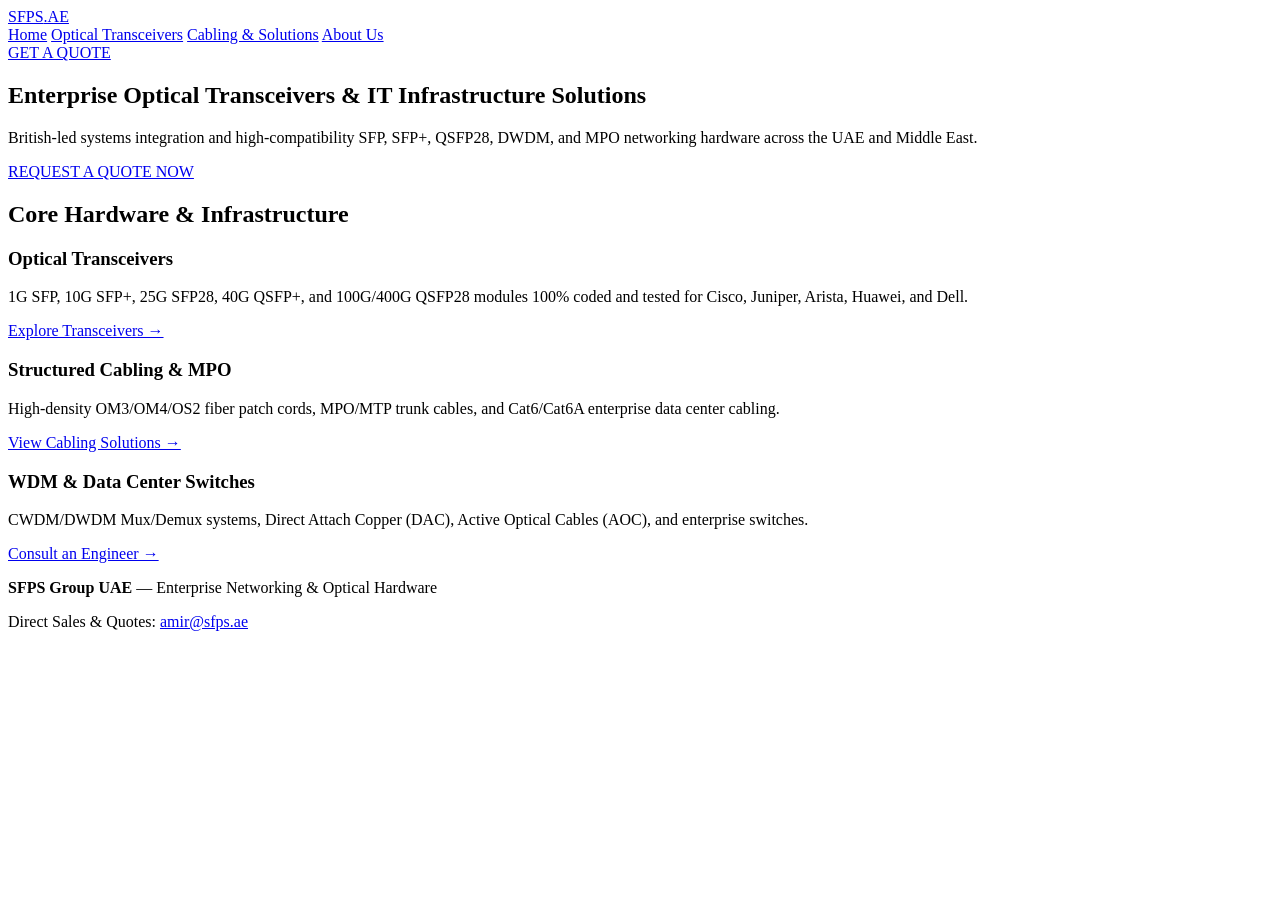
==== index.html @ ca58ff0b "Add files via upload" ====
<!DOCTYPE html>
<html lang="en">
<head>
  <meta charset="UTF-8" />
  <meta name="viewport" content="width=device-width, initial-scale=1.0" />
  <title>SFPS Group | Enterprise Optical Transceivers & Networking Hardware UAE</title>
  <link rel="stylesheet" href="style.css" />
</head>
<body>
  <header>
    <a href="index.html" class="logo">SFPS<span>.AE</span></a>
    <nav>
      <a href="index.html" class="active">Home</a>
      <a href="products.html">Optical Transceivers</a>
      <a href="solutions.html">Cabling & Solutions</a>
      <a href="about.html">About Us</a>
    </nav>
    <a href="mailto:amir@sfps.ae?subject=Quote%20Request%20-%20SFPS.AE&body=Hello%20Amir%2C%0A%0APlease%20share%20pricing%20and%20availability%20for%3A%0A" class="btn-cta">GET A QUOTE</a>
  </header>

  <section class="hero">
    <h1>Enterprise Optical Transceivers & IT Infrastructure Solutions</h1>
    <p>British-led systems integration and high-compatibility SFP, SFP+, QSFP28, DWDM, and MPO networking hardware across the UAE and Middle East.</p>
    <a href="mailto:amir@sfps.ae?subject=Urgent%20Hardware%20Inquiry%20-%20SFPS.AE&body=Hi%20Amir%2C%0A%0AWe%20are%20looking%20for%20a%20quote%20on%20the%20following%20part%20numbers%3A%0A" class="btn-cta">REQUEST A QUOTE NOW</a>
  </section>

  <section class="section">
    <h2 class="section-title">Core Hardware & Infrastructure</h2>
    <div class="grid">
      <div class="card">
        <h3>Optical Transceivers</h3>
        <p>1G SFP, 10G SFP+, 25G SFP28, 40G QSFP+, and 100G/400G QSFP28 modules 100% coded and tested for Cisco, Juniper, Arista, Huawei, and Dell.</p>
        <a href="products.html" class="card-link">Explore Transceivers →</a>
      </div>
      <div class="card">
        <h3>Structured Cabling & MPO</h3>
        <p>High-density OM3/OM4/OS2 fiber patch cords, MPO/MTP trunk cables, and Cat6/Cat6A enterprise data center cabling.</p>
        <a href="solutions.html" class="card-link">View Cabling Solutions →</a>
      </div>
      <div class="card">
        <h3>WDM & Data Center Switches</h3>
        <p>CWDM/DWDM Mux/Demux systems, Direct Attach Copper (DAC), Active Optical Cables (AOC), and enterprise switches.</p>
        <a href="mailto:amir@sfps.ae?subject=Technical%20Consultation%20-%20SFPS.AE" class="card-link">Consult an Engineer →</a>
      </div>
    </div>
  </section>

  <footer>
    <p><strong>SFPS Group UAE</strong> — Enterprise Networking & Optical Hardware</p>
    <p style="margin-top: 0.5rem;">Direct Sales & Quotes: <a href="mailto:amir@sfps.ae">amir@sfps.ae</a></p>
  </footer>
</body>
</html>
---- style.css ----
/* Data Tables & Specification Badges */
.table-wrapper {
  overflow-x: auto;
  border: 1px solid var(--border-light);
  border-radius: 8px;
  margin-bottom: 2.5rem;
  background: var(--bg-white);
}

table {
  width: 100%;
  border-collapse: collapse;
  text-align: left;
  font-size: 0.95rem;
}

th {
  background-color: var(--navy-primary);
  color: #FFFFFF;
  padding: 1rem;
  font-weight: 600;
  white-space: nowrap;
}

td {
  padding: 0.95rem 1rem;
  border-bottom: 1px solid var(--border-light);
  color: var(--text-dark);
}

tr:last-child td {
  border-bottom: none;
}

tr:hover td {
  background-color: var(--bg-light);
}

.badge {
  display: inline-block;
  background-color: #EEF4FF;
  color: var(--electric-blue);
  font-weight: 700;
  font-size: 0.8rem;
  padding: 0.25rem 0.6rem;
  border-radius: 4px;
}

.btn-sm {
  padding: 0.45rem 0.9rem;
  font-size: 0.85rem;
}
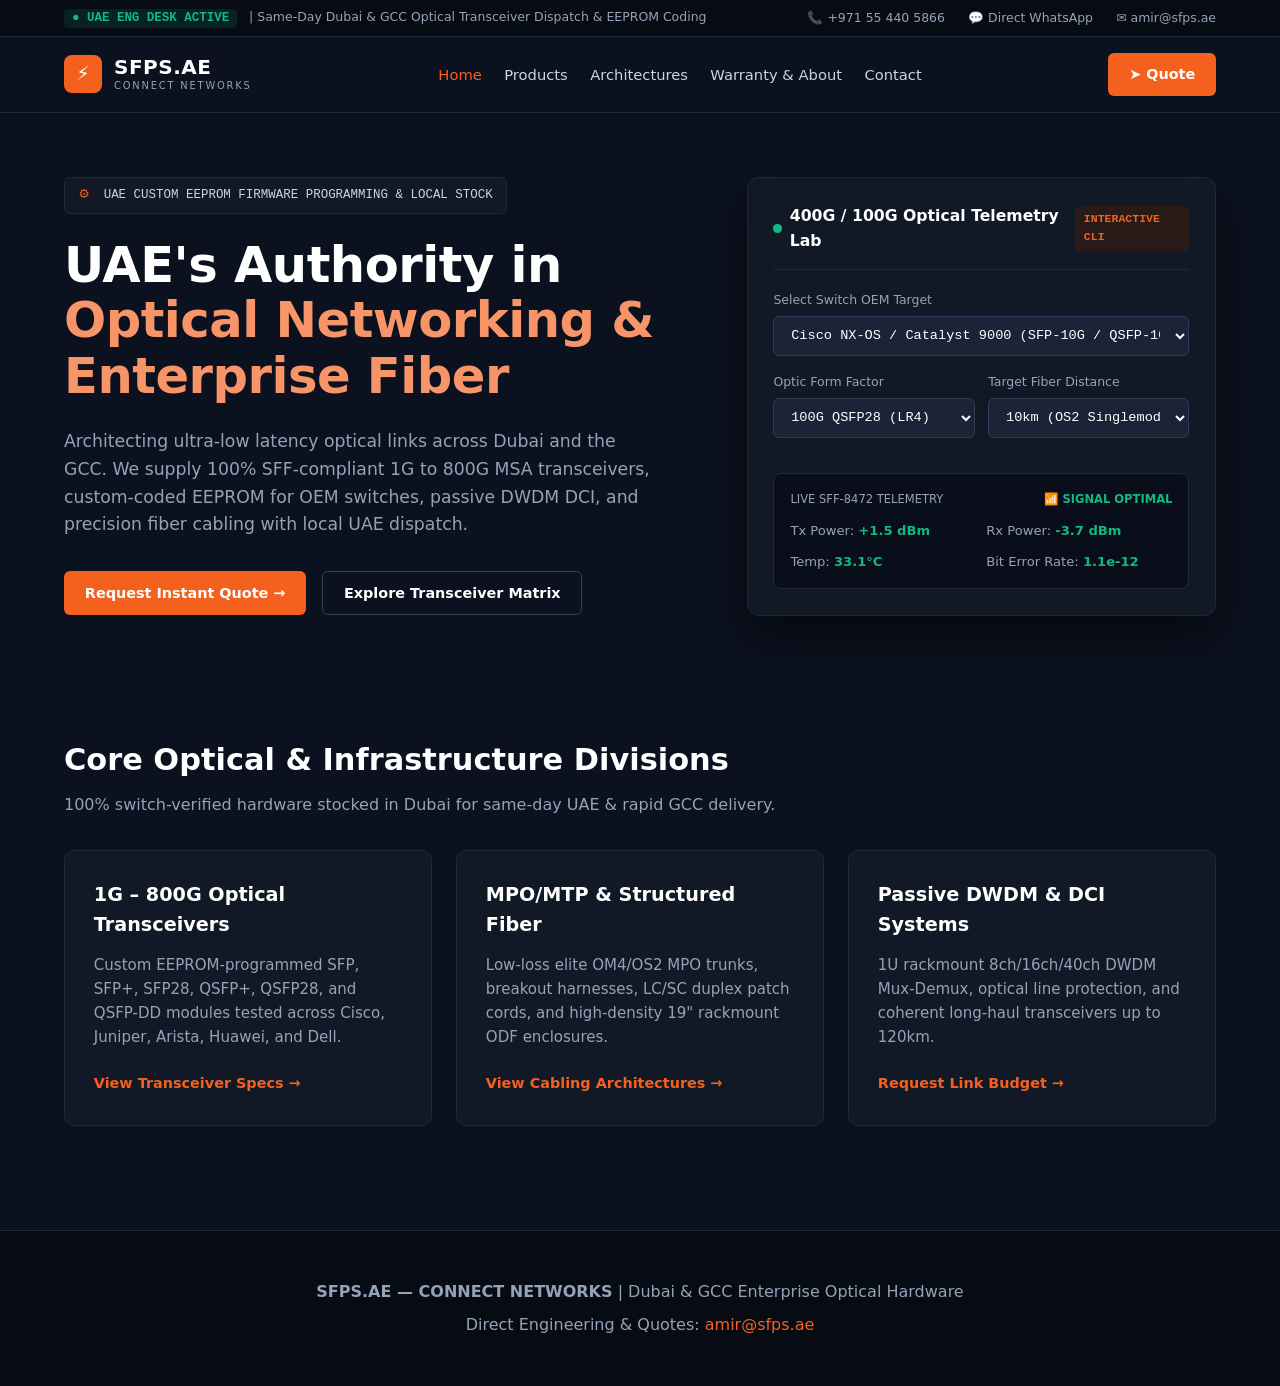
==== commit 456085d1: "Revamp index.html for improved layout and content Updated the index.html file to enhance content and" ====
--- a/index.html
+++ b/index.html
@@ -3,51 +3,144 @@
 <head>
   <meta charset="UTF-8" />
   <meta name="viewport" content="width=device-width, initial-scale=1.0" />
-  <title>SFPS Group | Enterprise Optical Transceivers & Networking Hardware UAE</title>
+  <title>SFPS.AE | UAE's Authority in Optical Networking & Enterprise Fiber</title>
   <link rel="stylesheet" href="style.css" />
 </head>
 <body>
+  <div class="top-bar">
+    <div>
+      <span class="status-pill">● UAE ENG DESK ACTIVE</span>
+      <span>| Same-Day Dubai &amp; GCC Optical Transceiver Dispatch &amp; EEPROM Coding</span>
+    </div>
+    <div class="top-links">
+      <a href="tel:+971554405866">📞 +971 55 440 5866</a>
+      <a href="https://wa.me/971554405866" target="_blank">💬 Direct WhatsApp</a>
+      <a href="mailto:amir@sfps.ae?subject=Inquiry%20-%20SFPS.AE">✉️ amir@sfps.ae</a>
+    </div>
+  </div>
+
   <header>
-    <a href="index.html" class="logo">SFPS<span>.AE</span></a>
+    <a href="index.html" class="brand">
+      <div class="brand-icon">⚡</div>
+      <div class="brand-text">
+        <strong>SFPS.AE</strong>
+        <span>CONNECT NETWORKS</span>
+      </div>
+    </a>
     <nav>
       <a href="index.html" class="active">Home</a>
-      <a href="products.html">Optical Transceivers</a>
-      <a href="solutions.html">Cabling & Solutions</a>
-      <a href="about.html">About Us</a>
+      <a href="products.html">Products</a>
+      <a href="solutions.html">Architectures</a>
+      <a href="about.html">Warranty &amp; About</a>
+      <a href="mailto:amir@sfps.ae?subject=Contact%20SFPS%20Engineering">Contact</a>
     </nav>
-    <a href="mailto:amir@sfps.ae?subject=Quote%20Request%20-%20SFPS.AE&body=Hello%20Amir%2C%0A%0APlease%20share%20pricing%20and%20availability%20for%3A%0A" class="btn-cta">GET A QUOTE</a>
+    <a href="mailto:amir@sfps.ae?subject=Quote%20Request%20-%20SFPS.AE&body=Hello%20Amir%2C%0A%0APlease%20share%20pricing%20and%20stock%20availability%20for%3A%0A" class="btn-quote">➤ Quote</a>
   </header>
 
-  <section class="hero">
-    <h1>Enterprise Optical Transceivers & IT Infrastructure Solutions</h1>
-    <p>British-led systems integration and high-compatibility SFP, SFP+, QSFP28, DWDM, and MPO networking hardware across the UAE and Middle East.</p>
-    <a href="mailto:amir@sfps.ae?subject=Urgent%20Hardware%20Inquiry%20-%20SFPS.AE&body=Hi%20Amir%2C%0A%0AWe%20are%20looking%20for%20a%20quote%20on%20the%20following%20part%20numbers%3A%0A" class="btn-cta">REQUEST A QUOTE NOW</a>
+  <section class="hero-split">
+    <div>
+      <div class="eyebrow-badge"><span>⚙</span> UAE CUSTOM EEPROM FIRMWARE PROGRAMMING &amp; LOCAL STOCK</div>
+      <h1>UAE's Authority in <span class="highlight">Optical Networking &amp; Enterprise Fiber</span></h1>
+      <p>Architecting ultra-low latency optical links across Dubai and the GCC. We supply 100% SFF-compliant 1G to 800G MSA transceivers, custom-coded EEPROM for OEM switches, passive DWDM DCI, and precision fiber cabling with local UAE dispatch.</p>
+      <div class="hero-actions">
+        <a href="mailto:amir@sfps.ae?subject=Urgent%20Quote%20Request%20-%20SFPS.AE&body=Hi%20Amir%2C%0A%0APlease%20quote%20the%20following%20part%20numbers%3A%0A" class="btn-quote">Request Instant Quote →</a>
+        <a href="products.html" class="btn-outline">Explore Transceiver Matrix</a>
+      </div>
+    </div>
+
+    <div class="telemetry-card">
+      <div class="telemetry-header">
+        <div class="telemetry-title"><span class="dot-green"></span> 400G / 100G Optical Telemetry Lab</div>
+        <span class="cli-tag">INTERACTIVE CLI</span>
+      </div>
+
+      <div class="form-group">
+        <label>Select Switch OEM Target</label>
+        <select id="oemSelect" onchange="updateTelemetry()">
+          <option value="cisco">Cisco NX-OS / Catalyst 9000 (SFP-10G / QSFP-100G)</option>
+          <option value="juniper">Juniper QFX / MX Series (JNP-QSFP-100G)</option>
+          <option value="arista">Arista EOS 7050X / 7280R (QSFP-100G-LR4)</option>
+          <option value="huawei">Huawei CloudEngine CE6800 / CE8800</option>
+        </select>
+      </div>
+
+      <div class="form-row">
+        <div class="form-group">
+          <label>Optic Form Factor</label>
+          <select id="opticSelect" onchange="updateTelemetry()">
+            <option value="100g">100G QSFP28 (LR4)</option>
+            <option value="400g">400G QSFP-DD (DR4)</option>
+            <option value="25g">25G SFP28 (SR)</option>
+            <option value="10g">10G SFP+ (LR)</option>
+          </select>
+        </div>
+        <div class="form-group">
+          <label>Target Fiber Distance</label>
+          <select id="distSelect" onchange="updateTelemetry()">
+            <option value="10km">10km (OS2 Singlemode)</option>
+            <option value="40km">40km (OS2 Extended)</option>
+            <option value="100m">100m (OM4 Multimode)</option>
+          </select>
+        </div>
+      </div>
+
+      <div class="telemetry-readout">
+        <div class="readout-top">
+          <span>LIVE SFF-8472 TELEMETRY</span>
+          <span class="signal-optimal">📶 SIGNAL OPTIMAL</span>
+        </div>
+        <div class="readout-grid">
+          <div><span>Tx Power:</span> <strong id="txVal">+1.5 dBm</strong></div>
+          <div><span>Rx Power:</span> <strong id="rxVal">-3.7 dBm</strong></div>
+          <div><span>Temp:</span> <strong id="tempVal">33.1°C</strong></div>
+          <div><span>Bit Error Rate:</span> <strong id="berVal">1.1e-12</strong></div>
+        </div>
+      </div>
+    </div>
   </section>
 
   <section class="section">
-    <h2 class="section-title">Core Hardware & Infrastructure</h2>
-    <div class="grid">
+    <h2 class="section-title">Core Optical &amp; Infrastructure Divisions</h2>
+    <p class="section-sub">100% switch-verified hardware stocked in Dubai for same-day UAE &amp; rapid GCC delivery.</p>
+    <div class="grid-3">
       <div class="card">
-        <h3>Optical Transceivers</h3>
-        <p>1G SFP, 10G SFP+, 25G SFP28, 40G QSFP+, and 100G/400G QSFP28 modules 100% coded and tested for Cisco, Juniper, Arista, Huawei, and Dell.</p>
-        <a href="products.html" class="card-link">Explore Transceivers →</a>
+        <h3>1G – 800G Optical Transceivers</h3>
+        <p>Custom EEPROM-programmed SFP, SFP+, SFP28, QSFP+, QSFP28, and QSFP-DD modules tested across Cisco, Juniper, Arista, Huawei, and Dell.</p>
+        <a href="products.html" class="card-link">View Transceiver Specs →</a>
       </div>
       <div class="card">
-        <h3>Structured Cabling & MPO</h3>
-        <p>High-density OM3/OM4/OS2 fiber patch cords, MPO/MTP trunk cables, and Cat6/Cat6A enterprise data center cabling.</p>
-        <a href="solutions.html" class="card-link">View Cabling Solutions →</a>
+        <h3>MPO/MTP &amp; Structured Fiber</h3>
+        <p>Low-loss elite OM4/OS2 MPO trunks, breakout harnesses, LC/SC duplex patch cords, and high-density 19" rackmount ODF enclosures.</p>
+        <a href="solutions.html" class="card-link">View Cabling Architectures →</a>
       </div>
       <div class="card">
-        <h3>WDM & Data Center Switches</h3>
-        <p>CWDM/DWDM Mux/Demux systems, Direct Attach Copper (DAC), Active Optical Cables (AOC), and enterprise switches.</p>
-        <a href="mailto:amir@sfps.ae?subject=Technical%20Consultation%20-%20SFPS.AE" class="card-link">Consult an Engineer →</a>
+        <h3>Passive DWDM &amp; DCI Systems</h3>
+        <p>1U rackmount 8ch/16ch/40ch DWDM Mux-Demux, optical line protection, and coherent long-haul transceivers up to 120km.</p>
+        <a href="mailto:amir@sfps.ae?subject=DWDM%20Link%20Engineering%20Inquiry" class="card-link">Request Link Budget →</a>
       </div>
     </div>
   </section>
 
   <footer>
-    <p><strong>SFPS Group UAE</strong> — Enterprise Networking & Optical Hardware</p>
-    <p style="margin-top: 0.5rem;">Direct Sales & Quotes: <a href="mailto:amir@sfps.ae">amir@sfps.ae</a></p>
+    <p><strong>SFPS.AE — CONNECT NETWORKS</strong> | Dubai &amp; GCC Enterprise Optical Hardware</p>
+    <p style="margin-top: 0.5rem;">Direct Engineering &amp; Quotes: <a href="mailto:amir@sfps.ae">amir@sfps.ae</a></p>
   </footer>
+
+  <script>
+    function updateTelemetry() {
+      const optic = document.getElementById('opticSelect').value;
+      const dist = document.getElementById('distSelect').value;
+      const data = {
+        '100g': { tx: '+1.5 dBm', rx: dist === '40km' ? '-6.2 dBm' : '-3.7 dBm', temp: '33.1°C', ber: '1.1e-12' },
+        '400g': { tx: '+2.1 dBm', rx: '-2.9 dBm', temp: '36.4°C', ber: '2.4e-13' },
+        '25g':  { tx: '-0.8 dBm', rx: '-2.1 dBm', temp: '29.8°C', ber: '1.0e-12' },
+        '10g':  { tx: '-1.2 dBm', rx: '-3.4 dBm', temp: '28.5°C', ber: '1.0e-12' }
+      };
+      document.getElementById('txVal').textContent = data[optic].tx;
+      document.getElementById('rxVal').textContent = data[optic].rx;
+      document.getElementById('tempVal').textContent = data[optic].temp;
+      document.getElementById('berVal').textContent = data[optic].ber;
+    }
+  </script>
 </body>
-</html>+</html>
--- a/style.css
+++ b/style.css
@@ -1,52 +1,440 @@
-/* Data Tables & Specification Badges */
+:root {
+  --bg-dark: #0B111E;
+  --bg-card: #111927;
+  --bg-input: #1A2436;
+  --border-dark: #1E293B;
+  --accent-orange: #F4611E;
+  --accent-orange-hover: #D94E0F;
+  --accent-peach: #F79468;
+  --text-white: #FFFFFF;
+  --text-gray: #94A3B8;
+  --status-green: #10B981;
+}
+
+* {
+  box-sizing: border-box;
+  margin: 0;
+  padding: 0;
+  font-family: 'Segoe UI', system-ui, -apple-system, sans-serif;
+}
+
+body {
+  background-color: var(--bg-dark);
+  color: var(--text-white);
+  line-height: 1.6;
+}
+
+/* Top Status Bar */
+.top-bar {
+  background-color: #070B14;
+  border-bottom: 1px solid var(--border-dark);
+  padding: 0.45rem 5%;
+  display: flex;
+  justify-content: space-between;
+  align-items: center;
+  font-size: 0.78rem;
+  color: var(--text-gray);
+  flex-wrap: wrap;
+  gap: 0.5rem;
+}
+
+.status-pill {
+  background: rgba(16, 185, 129, 0.12);
+  color: var(--status-green);
+  padding: 0.15rem 0.5rem;
+  border-radius: 4px;
+  font-weight: 700;
+  font-family: monospace;
+  margin-right: 0.5rem;
+}
+
+.top-links a {
+  color: var(--text-gray);
+  text-decoration: none;
+  margin-left: 1.2rem;
+  transition: color 0.2s;
+}
+
+.top-links a:hover {
+  color: var(--text-white);
+}
+
+/* Main Header */
+header {
+  background-color: var(--bg-dark);
+  border-bottom: 1px solid var(--border-dark);
+  padding: 1rem 5%;
+  display: flex;
+  justify-content: space-between;
+  align-items: center;
+  position: sticky;
+  top: 0;
+  z-index: 100;
+}
+
+.brand {
+  display: flex;
+  align-items: center;
+  gap: 0.75rem;
+  text-decoration: none;
+}
+
+.brand-icon {
+  background-color: var(--accent-orange);
+  color: #FFFFFF;
+  width: 38px;
+  height: 38px;
+  border-radius: 8px;
+  display: flex;
+  align-items: center;
+  justify-content: center;
+  font-weight: 900;
+  font-size: 1.2rem;
+}
+
+.brand-text strong {
+  display: block;
+  color: var(--text-white);
+  font-size: 1.25rem;
+  letter-spacing: 0.5px;
+  line-height: 1.1;
+}
+
+.brand-text span {
+  display: block;
+  color: var(--text-gray);
+  font-size: 0.62rem;
+  letter-spacing: 1.8px;
+  text-transform: uppercase;
+}
+
+nav {
+  display: flex;
+  gap: 1.4rem;
+  flex-wrap: wrap;
+}
+
+nav a {
+  color: #CBD5E1;
+  text-decoration: none;
+  font-size: 0.92rem;
+  font-weight: 500;
+  transition: color 0.2s;
+}
+
+nav a:hover, nav a.active {
+  color: var(--accent-orange);
+}
+
+.btn-quote {
+  background-color: var(--accent-orange);
+  color: #FFFFFF;
+  padding: 0.6rem 1.3rem;
+  border-radius: 6px;
+  text-decoration: none;
+  font-weight: 700;
+  font-size: 0.9rem;
+  display: inline-flex;
+  align-items: center;
+  gap: 0.4rem;
+  transition: background-color 0.2s;
+}
+
+.btn-quote:hover {
+  background-color: var(--accent-orange-hover);
+}
+
+/* Hero Split Layout */
+.hero-split {
+  max-width: 1320px;
+  margin: 0 auto;
+  padding: 4rem 5%;
+  display: grid;
+  grid-template-columns: 1.15fr 0.85fr;
+  gap: 3rem;
+  align-items: center;
+}
+
+@media (max-width: 960px) {
+  .hero-split {
+    grid-template-columns: 1fr;
+  }
+}
+
+.eyebrow-badge {
+  display: inline-block;
+  background-color: var(--bg-card);
+  border: 1px solid var(--border-dark);
+  color: #CBD5E1;
+  font-family: monospace;
+  font-size: 0.78rem;
+  padding: 0.4rem 0.85rem;
+  border-radius: 6px;
+  margin-bottom: 1.5rem;
+}
+
+.eyebrow-badge span {
+  color: var(--accent-orange);
+  margin-right: 0.4rem;
+}
+
+.hero-split h1 {
+  font-size: 3.1rem;
+  line-height: 1.12;
+  font-weight: 800;
+  margin-bottom: 1.5rem;
+  letter-spacing: -0.5px;
+}
+
+.hero-split h1 .highlight {
+  color: var(--accent-peach);
+}
+
+.hero-split p {
+  color: var(--text-gray);
+  font-size: 1.08rem;
+  margin-bottom: 2rem;
+  max-width: 600px;
+}
+
+.hero-actions {
+  display: flex;
+  gap: 1rem;
+  flex-wrap: wrap;
+}
+
+.btn-outline {
+  border: 1px solid #334155;
+  color: var(--text-white);
+  padding: 0.6rem 1.3rem;
+  border-radius: 6px;
+  text-decoration: none;
+  font-weight: 600;
+  font-size: 0.9rem;
+  transition: border-color 0.2s;
+}
+
+.btn-outline:hover {
+  border-color: var(--accent-orange);
+}
+
+/* Optical Telemetry Lab Widget */
+.telemetry-card {
+  background-color: var(--bg-card);
+  border: 1px solid var(--border-dark);
+  border-radius: 12px;
+  padding: 1.6rem;
+  box-shadow: 0 20px 40px rgba(0, 0, 0, 0.45);
+}
+
+.telemetry-header {
+  display: flex;
+  justify-content: space-between;
+  align-items: center;
+  padding-bottom: 1rem;
+  border-bottom: 1px solid var(--border-dark);
+  margin-bottom: 1.2rem;
+}
+
+.telemetry-title {
+  font-weight: 700;
+  font-size: 0.98rem;
+  display: flex;
+  align-items: center;
+  gap: 0.5rem;
+}
+
+.dot-green {
+  width: 9px;
+  height: 9px;
+  background-color: var(--status-green);
+  border-radius: 50%;
+  display: inline-block;
+}
+
+.cli-tag {
+  background-color: #271A17;
+  color: var(--accent-orange);
+  font-family: monospace;
+  font-size: 0.72rem;
+  padding: 0.25rem 0.55rem;
+  border-radius: 4px;
+  font-weight: 700;
+}
+
+.form-group {
+  margin-bottom: 1rem;
+}
+
+.form-group label {
+  display: block;
+  color: var(--text-gray);
+  font-size: 0.78rem;
+  margin-bottom: 0.4rem;
+}
+
+.form-group select {
+  width: 100%;
+  background-color: var(--bg-input);
+  border: 1px solid #2D3B55;
+  color: var(--text-white);
+  padding: 0.65rem 0.8rem;
+  border-radius: 6px;
+  font-family: monospace;
+  font-size: 0.85rem;
+}
+
+.form-row {
+  display: grid;
+  grid-template-columns: 1fr 1fr;
+  gap: 0.85rem;
+}
+
+.telemetry-readout {
+  background-color: #090E1A;
+  border: 1px solid var(--border-dark);
+  border-radius: 8px;
+  padding: 1rem;
+  margin-top: 1.2rem;
+  font-family: monospace;
+}
+
+.readout-top {
+  display: flex;
+  justify-content: space-between;
+  font-size: 0.72rem;
+  color: var(--text-gray);
+  margin-bottom: 0.75rem;
+}
+
+.signal-optimal {
+  color: var(--status-green);
+  font-weight: 700;
+}
+
+.readout-grid {
+  display: grid;
+  grid-template-columns: 1fr 1fr;
+  gap: 0.6rem;
+  font-size: 0.82rem;
+}
+
+.readout-grid span {
+  color: var(--text-gray);
+}
+
+.readout-grid strong {
+  color: var(--status-green);
+}
+
+/* Sections, Cards & Tables */
+.section {
+  max-width: 1320px;
+  margin: 0 auto;
+  padding: 3.5rem 5%;
+}
+
+.section-title {
+  font-size: 1.9rem;
+  margin-bottom: 0.5rem;
+  color: var(--text-white);
+}
+
+.section-sub {
+  color: var(--text-gray);
+  margin-bottom: 2rem;
+}
+
+.grid-3 {
+  display: grid;
+  grid-template-columns: repeat(auto-fit, minmax(290px, 1fr));
+  gap: 1.5rem;
+}
+
+.card {
+  background-color: var(--bg-card);
+  border: 1px solid var(--border-dark);
+  border-radius: 10px;
+  padding: 1.8rem;
+  transition: border-color 0.2s;
+}
+
+.card:hover {
+  border-color: var(--accent-orange);
+}
+
+.card h3 {
+  color: var(--text-white);
+  margin-bottom: 0.75rem;
+  font-size: 1.2rem;
+}
+
+.card p {
+  color: var(--text-gray);
+  font-size: 0.94rem;
+  margin-bottom: 1.3rem;
+}
+
+.card-link {
+  color: var(--accent-orange);
+  text-decoration: none;
+  font-weight: 600;
+  font-size: 0.9rem;
+}
+
 .table-wrapper {
   overflow-x: auto;
-  border: 1px solid var(--border-light);
-  border-radius: 8px;
+  background-color: var(--bg-card);
+  border: 1px solid var(--border-dark);
+  border-radius: 10px;
   margin-bottom: 2.5rem;
-  background: var(--bg-white);
 }
 
 table {
   width: 100%;
   border-collapse: collapse;
   text-align: left;
-  font-size: 0.95rem;
+  font-size: 0.92rem;
 }
 
 th {
-  background-color: var(--navy-primary);
-  color: #FFFFFF;
+  background-color: #162033;
+  color: var(--text-white);
   padding: 1rem;
   font-weight: 600;
-  white-space: nowrap;
+  border-bottom: 1px solid var(--border-dark);
 }
 
 td {
   padding: 0.95rem 1rem;
-  border-bottom: 1px solid var(--border-light);
-  color: var(--text-dark);
-}
-
-tr:last-child td {
-  border-bottom: none;
+  border-bottom: 1px solid var(--border-dark);
+  color: #CBD5E1;
 }
 
 tr:hover td {
-  background-color: var(--bg-light);
-}
-
-.badge {
-  display: inline-block;
-  background-color: #EEF4FF;
-  color: var(--electric-blue);
-  font-weight: 700;
-  font-size: 0.8rem;
+  background-color: #141E30;
+}
+
+.badge-orange {
+  background-color: rgba(244, 97, 30, 0.15);
+  color: var(--accent-orange);
   padding: 0.25rem 0.6rem;
   border-radius: 4px;
-}
-
-.btn-sm {
-  padding: 0.45rem 0.9rem;
-  font-size: 0.85rem;
-}+  font-family: monospace;
+  font-weight: 700;
+  font-size: 0.82rem;
+}
+
+footer {
+  background-color: #070B14;
+  border-top: 1px solid var(--border-dark);
+  padding: 3rem 5%;
+  text-align: center;
+  color: var(--text-gray);
+  margin-top: 3rem;
+}
+
+footer a {
+  color: var(--accent-orange);
+  text-decoration: none;
+}
